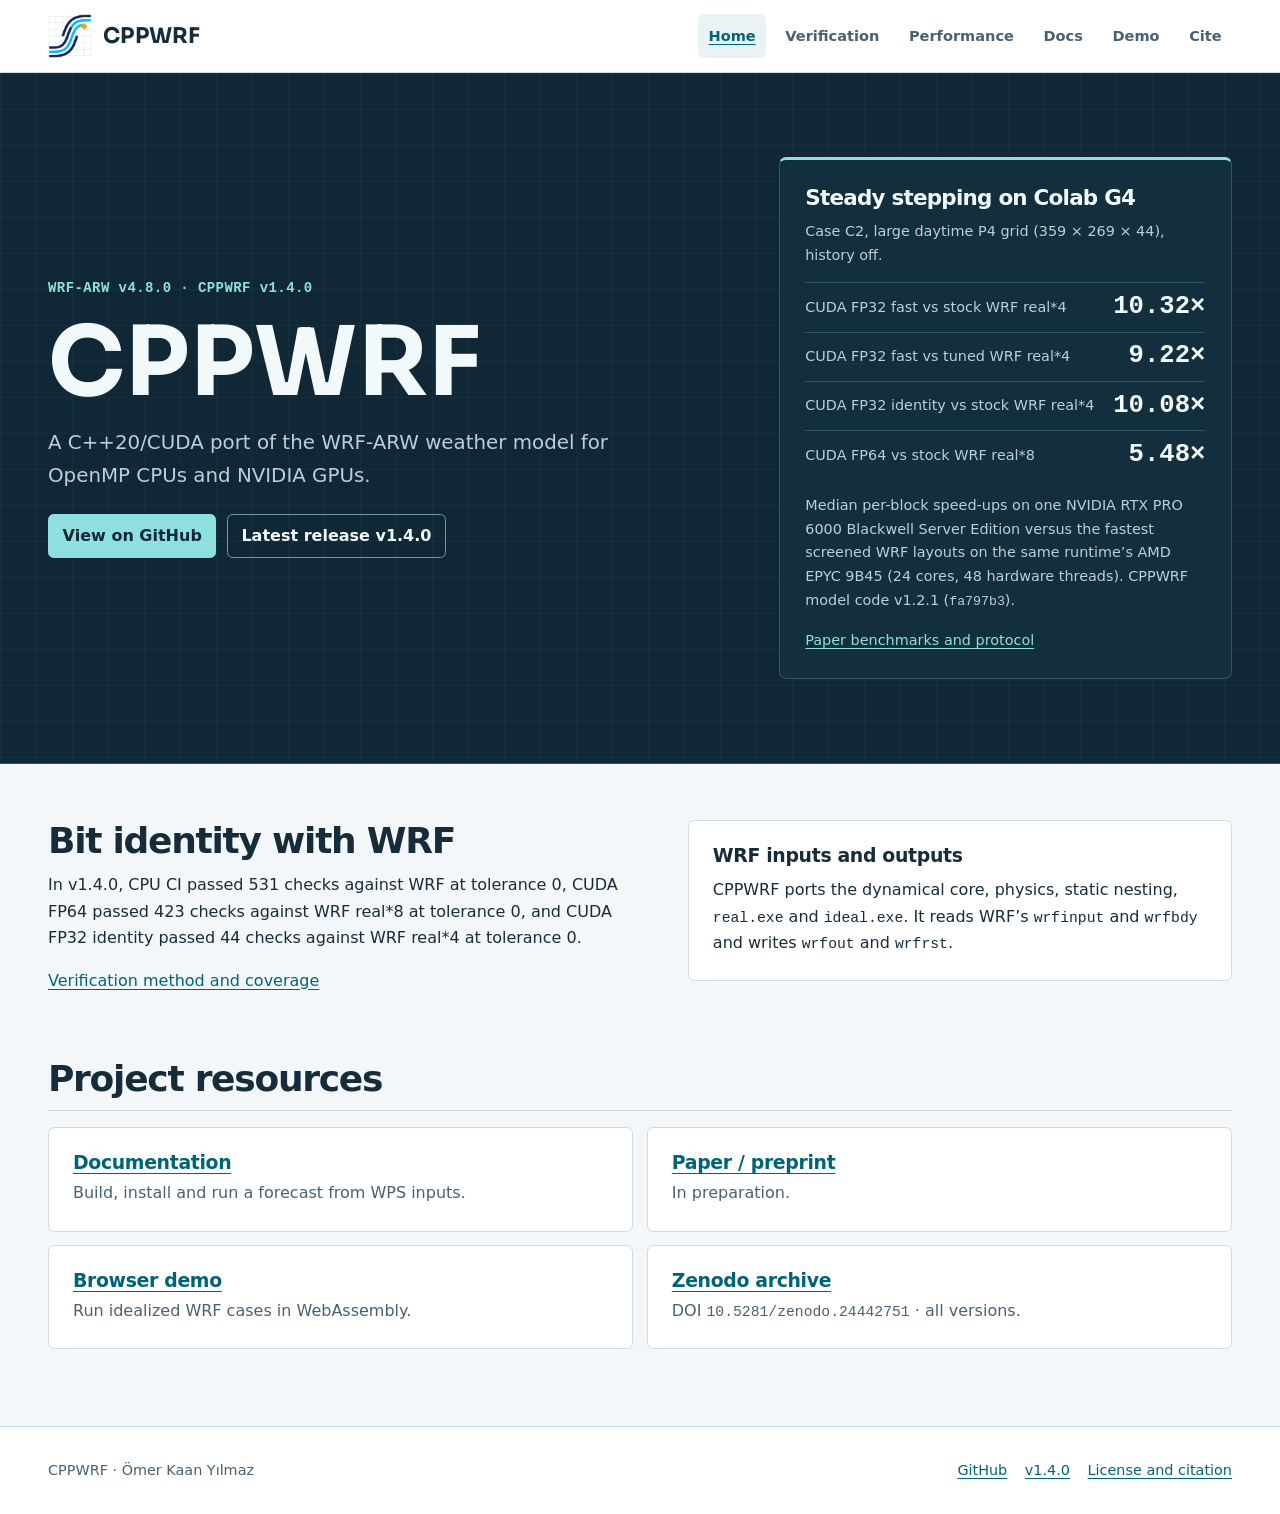
==== index.html @ e5a1f3fc "CPPWRF website: home, verification, performance, docs, demo, cite; logo and shrinking header" ====
<!doctype html>
<html lang="en">
<head>
  <meta charset="utf-8">
  <meta name="viewport" content="width=device-width, initial-scale=1">
  <meta name="description" content="CPPWRF is a C++20/CUDA port of WRF-ARW v4.8.0 for OpenMP CPUs and NVIDIA GPUs.">
  <title>CPPWRF | A C++20/CUDA port of WRF-ARW</title>
  <link rel="icon" type="image/png" href="assets/favicon.png">
  <link rel="stylesheet" href="styles.css">
</head>
<body>
<a class="skip" href="#main">Skip to content</a>
<header class="site-header">
  <div class="shell header-inner">
    <a class="brand" href="index.html"><picture><source srcset="assets/mark-dark.png" media="(prefers-color-scheme: dark)"><img class="brand-mark" src="assets/mark.png" alt="" width="44" height="44"></picture><span class="brand-word">CPPWRF</span></a>
    <nav aria-label="Main">
      <ul class="site-nav">
        <li><a href="index.html" aria-current="page">Home</a></li>
        <li><a href="verification.html">Verification</a></li>
        <li><a href="performance.html">Performance</a></li>
        <li><a href="docs.html">Docs</a></li>
        <li><a href="demo.html">Demo</a></li>
        <li><a href="cite.html">Cite</a></li>
      </ul>
    </nav>
  </div>
</header>
<main id="main" tabindex="-1">
  <section class="hero" aria-labelledby="project">
    <div class="shell hero-layout">
      <div>
        <p class="eyebrow">WRF-ARW v4.8.0 · CPPWRF v1.4.0</p>
        <h1 id="project">CPPWRF</h1>
        <p class="tagline">A C++20/CUDA port of the WRF-ARW weather model for OpenMP CPUs and NVIDIA GPUs.</p>
        <ul class="actions">
          <li><a class="button" href="https://github.com/Xassemblianist/CPPWRF">View on GitHub</a></li>
          <li><a class="button secondary" href="https://github.com/Xassemblianist/CPPWRF/releases/tag/v1.4.0">Latest release v1.4.0</a></li>
        </ul>
      </div>
      <section class="bench-panel" aria-labelledby="bench-head">
        <h2 id="bench-head">Steady stepping on Colab G4</h2>
        <p class="bench-note">Case C2, large daytime P4 grid (359 × 269 × 44), history off.</p>
        <dl class="bench-metrics">
          <div><dt>CUDA FP32 fast vs stock WRF real*4</dt><dd>10.32×</dd></div>
          <div><dt>CUDA FP32 fast vs tuned WRF real*4</dt><dd>9.22×</dd></div>
          <div><dt>CUDA FP32 identity vs stock WRF real*4</dt><dd>10.08×</dd></div>
          <div><dt>CUDA FP64 vs stock WRF real*8</dt><dd>5.48×</dd></div>
        </dl>
        <p class="bench-note">Median per-block speed-ups on one NVIDIA RTX PRO 6000 Blackwell Server Edition versus the fastest screened WRF layouts on the same runtime’s AMD EPYC 9B45 (24 cores, 48 hardware threads). CPPWRF model code v1.2.1 (<code>fa797b3</code>).</p>
        <p class="bench-note"><a href="performance.html">Paper benchmarks and protocol</a></p>
      </section>
    </div>
  </section>
  <div class="shell content home-content">
    <section class="section split" aria-labelledby="identity">
      <div>
        <h2 id="identity">Bit identity with WRF</h2>
        <p>In v1.4.0, CPU CI passed 531 checks against WRF at tolerance 0, CUDA FP64 passed 423 checks against WRF real*8 at tolerance 0, and CUDA FP32 identity passed 44 checks against WRF real*4 at tolerance 0.</p>
        <p><a href="verification.html">Verification method and coverage</a></p>
      </div>
      <div class="panel">
        <h3>WRF inputs and outputs</h3>
        <p>CPPWRF ports the dynamical core, physics, static nesting, <code>real.exe</code> and <code>ideal.exe</code>. It reads WRF’s <code>wrfinput</code> and <code>wrfbdy</code> and writes <code>wrfout</code> and <code>wrfrst</code>.</p>
      </div>
    </section>
    <section class="section" aria-labelledby="resources">
      <h2 class="section-title" id="resources">Project resources</h2>
      <div class="grid">
        <article class="resource"><h3><a href="docs.html">Documentation</a></h3><p>Build, install and run a forecast from WPS inputs.</p></article>
        <article class="resource"><h3><a href="performance.html#paper">Paper / preprint</a></h3><p>In preparation.</p></article>
        <article class="resource"><h3><a href="demo.html">Browser demo</a></h3><p>Run idealized WRF cases in WebAssembly.</p></article>
        <article class="resource"><h3><a href="https://doi.org/10.5281/zenodo.24442751">Zenodo archive</a></h3><p>DOI <code>10.5281/zenodo.24442751</code> · all versions.</p></article>
      </div>
    </section>
  </div>
</main>
<footer class="site-footer">
  <div class="shell footer-inner">
    <p>CPPWRF · Ömer Kaan Yılmaz</p>
    <nav aria-label="Project links">
      <ul class="footer-nav">
        <li><a href="https://github.com/Xassemblianist/CPPWRF">GitHub</a></li>
        <li><a href="https://github.com/Xassemblianist/CPPWRF/releases/tag/v1.4.0">v1.4.0</a></li>
        <li><a href="cite.html#license">License and citation</a></li>
      </ul>
    </nav>
  </div>
</footer>
<script src="assets/header.js" defer></script>
</body>
</html>
---- styles.css ----
:root {
  color-scheme: light dark;
  --bg: #f4f7f9;
  --surface: #fff;
  --tint: #eaf2f5;
  --ink: #172c3a;
  --muted: #496172;
  --rule: #cddbe2;
  --link: #006477;
  --link-hover: #004955;
  --focus: #007f9b;
  --hero: #102835;
  --hero-edge: #315460;
  --hero-ink: #f2f9fb;
  --hero-muted: #b9d0d9;
  --hero-accent: #8ee0e0;
  --mono: "IBM Plex Mono", ui-monospace, "Cascadia Code", Consolas, monospace;
  --sans: system-ui, -apple-system, BlinkMacSystemFont, "Segoe UI", sans-serif;
}

@media (prefers-color-scheme: dark) {
  :root {
    --bg: #0f1c26;
    --surface: #142633;
    --tint: #1b3342;
    --ink: #ecf4f8;
    --muted: #b0c5d0;
    --rule: #334e5c;
    --link: #8ee0e0;
    --link-hover: #b9f2f0;
    --focus: #8ee0e0;
    --hero: #0c202d;
    --hero-edge: #315460;
  }
}

* { box-sizing: border-box; }

body {
  margin: 0;
  background: var(--bg);
  color: var(--ink);
  font: 1rem/1.65 var(--sans);
  overflow-wrap: anywhere;
}

a { color: var(--link); text-underline-offset: .19em; }
a:hover { color: var(--link-hover); }
:focus-visible { outline: 3px solid var(--focus); outline-offset: 4px; }
img { display: block; max-width: 100%; height: auto; }
code, pre { font-family: var(--mono); }
code { font-size: .92em; }
p, ul, ol, dl, figure { margin: 0; }
p + p, p + ul, p + ol, p + pre, ul + p, figure + p { margin-top: 1rem; }
ul, ol { padding-inline-start: 1.35em; }
li + li { margin-top: .45em; }

.shell { width: calc(100% - 32px); max-width: 74rem; margin-inline: auto; }
.measure { max-width: 73ch; }

.skip {
  position: fixed;
  top: .75rem;
  left: 1rem;
  z-index: 2;
  padding: .5rem .8rem;
  transform: translateY(-200%);
  background: var(--surface);
}
.skip:focus { transform: translateY(0); }

.site-header, .site-footer { background: var(--surface); }
.site-header { border-bottom: 1px solid var(--rule); }
.site-footer { border-top: 1px solid var(--rule); }
.header-inner, .footer-inner {
  display: flex;
  align-items: center;
  justify-content: space-between;
  gap: .75rem 2rem;
  flex-wrap: wrap;
}
.header-inner { min-height: 4.5rem; padding-block: .65rem; }
.footer-inner { padding-block: 1.35rem; color: var(--muted); font-size: .9rem; }
.brand {
  display: inline-flex;
  min-height: 2.75rem;
  align-items: center;
  gap: .65rem;
  color: var(--ink);
  font-weight: 750;
  font-size: 1.15rem;
  text-decoration: none;
  letter-spacing: -.025em;
}
.brand svg { width: 2rem; height: 2rem; flex: none; }
.site-nav, .footer-nav, .actions, .jump-links {
  display: flex;
  flex-wrap: wrap;
  align-items: center;
  gap: .35rem .55rem;
  padding: 0;
  list-style: none;
}
.site-nav li, .footer-nav li, .actions li, .jump-links li { margin: 0; }
.site-nav a {
  display: inline-flex;
  align-items: center;
  min-height: 2.75rem;
  padding-inline: .65rem;
  border-radius: .35rem;
  color: var(--muted);
  font-size: .91rem;
  font-weight: 650;
  text-decoration: none;
}
.site-nav a:hover, .site-nav a[aria-current="page"] {
  color: var(--link);
  background: var(--tint);
}
.site-nav a[aria-current="page"] { text-decoration: underline; }
.footer-nav { column-gap: 1.1rem; }
.footer-nav a { display: inline-flex; align-items: center; min-height: 2.75rem; }

.hero {
  background-color: var(--hero);
  background-image:
    linear-gradient(90deg, #8ee0e00a 1px, transparent 1px),
    linear-gradient(#8ee0e00a 1px, transparent 1px);
  background-size: 36px 36px;
  color: var(--hero-ink);
  border-bottom: 1px solid var(--hero-edge);
  padding-block: clamp(2.6rem, 7vw, 5.25rem);
}
.hero-layout {
  display: grid;
  grid-template-columns: minmax(0, 1.25fr) minmax(0, .85fr);
  gap: clamp(1.8rem, 5vw, 4rem);
  align-items: center;
}
.hero p { color: var(--hero-muted); }
.hero .tagline { font-size: clamp(1.04rem, 2vw, 1.24rem); max-width: 48ch; }
.hero a { color: var(--hero-accent); }
.hero :focus-visible { outline-color: var(--hero-accent); }

.eyebrow {
  color: var(--link);
  font: 600 .875rem/1.45 var(--mono);
  letter-spacing: .03em;
}
.hero .eyebrow { color: var(--hero-accent); }
h1, h2, h3 { margin: 0; line-height: 1.14; letter-spacing: -.035em; }
h1 { font-size: clamp(2.45rem, 7vw, 4.1rem); }
.hero h1 { font-size: clamp(3.1rem, 9vw, 6rem); }
h2 { font-size: clamp(1.6rem, 4.1vw, 2.25rem); }
h3 { font-size: 1.18rem; letter-spacing: -.018em; }
h1 + p, h2 + p, h3 + p { margin-top: .65rem; }
.eyebrow + h1, .eyebrow + h2 { margin-top: .6rem; }

.actions { gap: .65rem; margin-top: 1.35rem; }
.button {
  display: inline-flex;
  min-height: 2.75rem;
  align-items: center;
  padding: .45rem .85rem;
  border: 1px solid var(--link);
  border-radius: .35rem;
  background: var(--link);
  color: var(--surface);
  font-weight: 700;
  text-decoration: none;
}
.button:hover { color: var(--surface); background: var(--link-hover); }
.button.secondary { background: transparent; color: var(--link); }
.button.secondary:hover { background: var(--tint); }
.hero a.button { color: #102835; background: var(--hero-accent); border-color: var(--hero-accent); }
.hero a.button:hover { background: #cff6f3; border-color: #cff6f3; }
.hero a.button.secondary { color: var(--hero-ink); background: transparent; border-color: #6e9aa4; }
.hero a.button.secondary:hover { background: #203f4d; }

.bench-panel {
  min-width: 0;
  padding: clamp(1rem, 3vw, 1.6rem);
  background: #132f3d;
  border: 1px solid var(--hero-edge);
  border-top: 3px solid var(--hero-accent);
  border-radius: .45rem;
}
.bench-panel h2 { font-size: 1.34rem; }
.bench-panel .bench-note { font-size: .9rem; }
.bench-metrics { margin-block: .9rem; }
.bench-metrics div {
  display: grid;
  grid-template-columns: minmax(0, 1fr) auto;
  gap: .75rem;
  align-items: center;
  padding-block: .55rem;
  border-block-start: 1px solid var(--hero-edge);
}
.bench-metrics dt { font-size: .9rem; color: var(--hero-muted); }
.bench-metrics dd { margin: 0; font: 650 clamp(1.2rem, 3vw, 1.6rem)/1.2 var(--mono); color: var(--hero-ink); }

.page-head { padding-block: clamp(2.1rem, 5vw, 3.7rem) clamp(1.6rem, 4vw, 3rem); }
.page-head > p { color: var(--muted); font-size: 1.09rem; }
.content { padding-bottom: clamp(2.35rem, 6vw, 4.8rem); }
.home-content { padding-top: clamp(2rem, 5vw, 3.5rem); }
.section + .section { margin-top: clamp(2.25rem, 5vw, 4rem); }
.section h2 { margin-bottom: .7rem; }
.section h3 + ul, .section p + .actions { margin-top: .7rem; }
.panel, .method-card, .resource, .paper-figure, .disclosure {
  background: var(--surface);
  border: 1px solid var(--rule);
  border-radius: .4rem;
}
.panel, .method-card, .resource { padding: clamp(.95rem, 2.5vw, 1.5rem); }
.panel + .panel { margin-top: 1.2rem; }
.grid { display: grid; gap: .85rem; grid-template-columns: repeat(2, minmax(0, 1fr)); }
.grid.three { grid-template-columns: repeat(3, minmax(0, 1fr)); }
.grid > *, .split > * { min-width: 0; }
.split {
  display: grid;
  grid-template-columns: minmax(0, 1.05fr) minmax(0, .95fr);
  gap: clamp(1.25rem, 3vw, 2.5rem);
  align-items: start;
}
.resource p, .method-card p, .small { color: var(--muted); }
.resource h3 a { text-decoration-thickness: 1px; }
.resource p { margin-top: .4rem; }
.section-title { padding-bottom: .7rem; border-bottom: 1px solid var(--rule); }
.section-title + .grid, .section-title + .split, .section-title + .panel { margin-top: 1rem; }

.jump-links { margin-top: 1.1rem; }
.jump-links a {
  display: inline-flex;
  min-height: 2.75rem;
  align-items: center;
  padding: .25rem .68rem;
  background: var(--surface);
  border: 1px solid var(--rule);
  border-radius: .3rem;
  font-size: .89rem;
  font-weight: 650;
}
.section[id] { scroll-margin-top: 1rem; }

.table-box {
  margin-top: .9rem;
  border: 1px solid var(--rule);
  border-radius: .4rem;
  background: var(--surface);
}
table {
  width: 100%;
  border-collapse: collapse;
  table-layout: fixed;
  font-size: .9rem;
  font-variant-numeric: tabular-nums;
  line-height: 1.4;
}
caption { padding: .8rem .85rem; text-align: left; font-weight: 700; }
thead { background: var(--tint); }
th, td { padding: .63rem .75rem; border-top: 1px solid var(--rule); text-align: left; vertical-align: top; }
th { font-weight: 700; }
td span { display: inline-block; }
td .cell-label { display: none; }
.num { text-align: right; }
.matrix th:first-child { width: 7%; }
.matrix td .ratio { display: block; color: var(--link); font-weight: 650; }
.history .model { width: 27%; }
.case-table .configuration { width: 38%; }
.identity-table .comparison { width: 55%; }
.fit-note { margin-top: .75rem; font-size: .9rem; color: var(--muted); }

.disclosure { margin-top: .85rem; }
.disclosure summary { padding: .85rem 1rem; cursor: pointer; font-weight: 700; color: var(--link); }
.disclosure[open] summary { border-bottom: 1px solid var(--rule); }
.disclosure-body { padding: 1rem; }
.disclosure-body .table-box:first-child { margin-top: 0; }
.paper-figure { margin-top: .95rem; overflow: clip; }
.paper-figure img { width: 100%; }
.paper-figure figcaption { padding: .75rem .9rem; border-top: 1px solid var(--rule); color: var(--muted); font-size: .9rem; }
.figure-content { max-width: 52rem; margin-inline: auto; }
.figure-content h3 { margin-top: 1.25rem; }

pre {
  margin: 0;
  padding: .9rem 1rem;
  border: 1px solid var(--rule);
  border-radius: .4rem;
  background: var(--tint);
  font-size: .9rem;
  line-height: 1.55;
  white-space: pre-wrap;
  overflow-wrap: anywhere;
  tab-size: 2;
}
pre code { font-size: inherit; }
.step-list { padding-left: 1.35em; }
.step-list li + li { margin-top: .7rem; }
.link-list { columns: 2; column-gap: 1.7rem; }
.link-list li { break-inside: avoid; }

@media (max-width: 50rem) {
  .hero-layout, .split { grid-template-columns: minmax(0, 1fr); }
  .grid.three { grid-template-columns: repeat(2, minmax(0, 1fr)); }
  table, tbody, tr, th, td { display: block; }
  thead {
    position: absolute;
    width: 1px;
    height: 1px;
    overflow: hidden;
    clip-path: inset(50%);
    white-space: nowrap;
  }
  tbody tr { padding: .3rem .8rem .55rem; border-top: 1px solid var(--rule); }
  tbody tr:nth-child(odd) { background: var(--tint); }
  tbody tr:last-child { border-radius: 0 0 .35rem .35rem; }
  tbody td, tbody th { border-top: 0; padding: .33rem 0; }
  tbody th, .matrix tbody th:first-child { width: auto; font-size: 1rem; }
  tbody td, tbody td.num {
    display: grid;
    grid-template-columns: minmax(0, 1fr) minmax(0, 1.1fr);
    gap: .45rem;
    text-align: right;
  }
  td .cell-label { display: block; color: var(--muted); text-align: left; }
  caption { display: block; }
  .matrix td .ratio { display: inline; }
}

@media (max-width: 36rem) {
  .header-inner { gap: .2rem; padding-block: .45rem; }
  .site-nav { gap: .15rem .25rem; }
  .site-nav a { padding-inline: .5rem; }
  .grid, .grid.three { grid-template-columns: minmax(0, 1fr); }
  .link-list { columns: 1; }
}

@media (max-width: 28rem) {
  .header-inner nav { width: 100%; }
  .site-nav { display: grid; grid-template-columns: repeat(3, minmax(0, 1fr)); }
  .site-nav a { justify-content: center; width: 100%; padding-inline: .3rem; }
}

/* brand: the mark and the word in Sora Bold; the header shrinks after scrolling (assets/header.js) */
@font-face { font-family: "Sora"; src: url("assets/fonts/Sora.ttf") format("truetype"); font-weight: 100 800; font-display: swap; }
.site-header { position: sticky; top: 0; z-index: 10; transition: box-shadow .25s ease; }
.header-inner { transition: min-height .25s ease, padding .25s ease; }
.brand { gap: .7rem; }
.brand-mark { width: 2.75rem; height: 2.75rem; display: block; transition: width .25s ease, height .25s ease; }
.brand-word { font-family: "Sora", system-ui, sans-serif; font-weight: 700; font-size: 1.35rem; letter-spacing: .01em;
  display: inline-block; overflow: hidden; white-space: nowrap; max-width: 8em;
  transition: max-width .3s ease, opacity .2s ease, font-size .25s ease; }
.site-header.compact { box-shadow: 0 1px 10px rgba(0,0,0,.08); }
.site-header.compact .header-inner { min-height: 3.25rem; padding-block: .3rem; }
.site-header.compact .brand-mark { width: 2rem; height: 2rem; }
.site-header.compact .brand-word { max-width: 0; opacity: 0; }
@media (prefers-reduced-motion: reduce) {
  .site-header, .header-inner, .brand-mark, .brand-word { transition: none; }
}
.hero h1 { font-family: "Sora", system-ui, sans-serif; font-weight: 700; letter-spacing: .005em; }
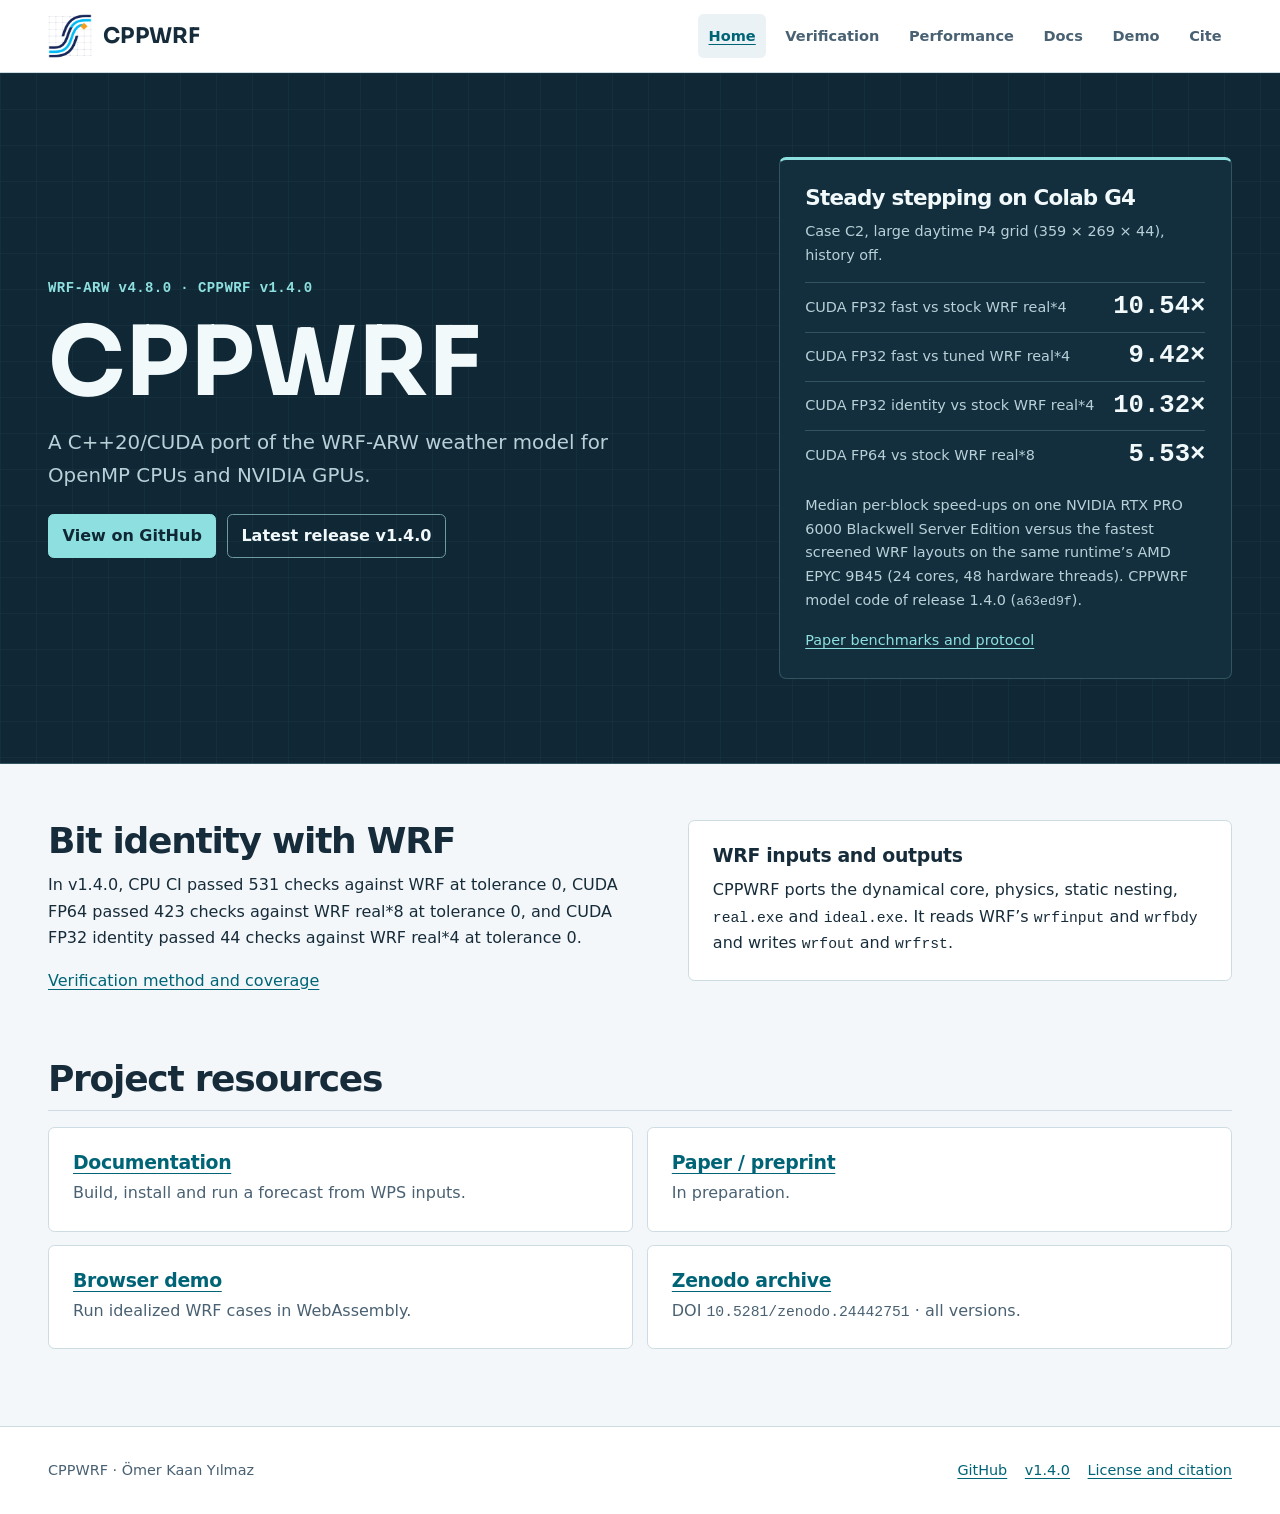
==== commit c5cbf4ad: "Performance: the 1.4.0 benchmark (model code a63ed9f, Colab G4, 2026-11-23/24); home page figures" ====
--- a/index.html
+++ b/index.html
@@ -41,12 +41,12 @@
         <h2 id="bench-head">Steady stepping on Colab G4</h2>
         <p class="bench-note">Case C2, large daytime P4 grid (359 × 269 × 44), history off.</p>
         <dl class="bench-metrics">
-          <div><dt>CUDA FP32 fast vs stock WRF real*4</dt><dd>10.32×</dd></div>
-          <div><dt>CUDA FP32 fast vs tuned WRF real*4</dt><dd>9.22×</dd></div>
-          <div><dt>CUDA FP32 identity vs stock WRF real*4</dt><dd>10.08×</dd></div>
-          <div><dt>CUDA FP64 vs stock WRF real*8</dt><dd>5.48×</dd></div>
+          <div><dt>CUDA FP32 fast vs stock WRF real*4</dt><dd>10.54×</dd></div>
+          <div><dt>CUDA FP32 fast vs tuned WRF real*4</dt><dd>9.42×</dd></div>
+          <div><dt>CUDA FP32 identity vs stock WRF real*4</dt><dd>10.32×</dd></div>
+          <div><dt>CUDA FP64 vs stock WRF real*8</dt><dd>5.53×</dd></div>
         </dl>
-        <p class="bench-note">Median per-block speed-ups on one NVIDIA RTX PRO 6000 Blackwell Server Edition versus the fastest screened WRF layouts on the same runtime’s AMD EPYC 9B45 (24 cores, 48 hardware threads). CPPWRF model code v1.2.1 (<code>fa797b3</code>).</p>
+        <p class="bench-note">Median per-block speed-ups on one NVIDIA RTX PRO 6000 Blackwell Server Edition versus the fastest screened WRF layouts on the same runtime’s AMD EPYC 9B45 (24 cores, 48 hardware threads). CPPWRF model code of release 1.4.0 (<code>a63ed9f</code>).</p>
         <p class="bench-note"><a href="performance.html">Paper benchmarks and protocol</a></p>
       </section>
     </div>
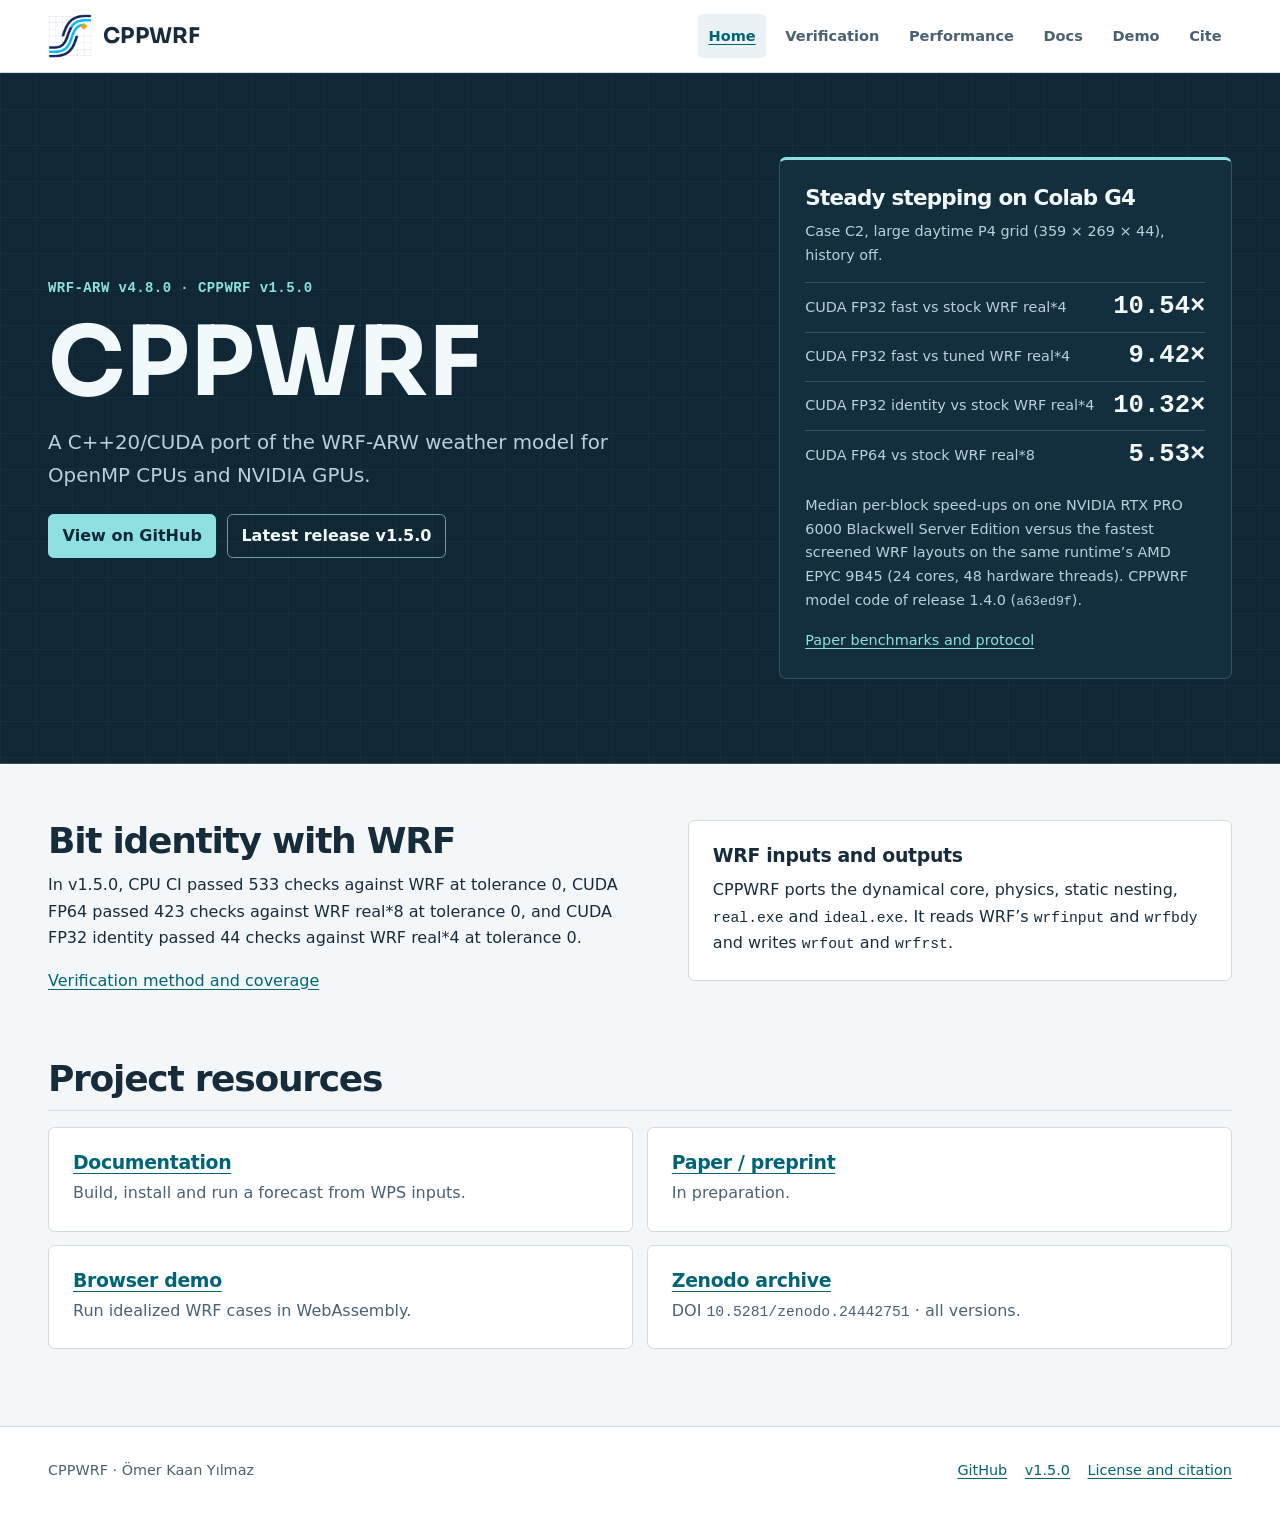
==== commit d195f013: "Release 1.5.0: version, verification counts and MPI scope" ====
--- a/index.html
+++ b/index.html
@@ -29,12 +29,12 @@
   <section class="hero" aria-labelledby="project">
     <div class="shell hero-layout">
       <div>
-        <p class="eyebrow">WRF-ARW v4.8.0 · CPPWRF v1.4.0</p>
+        <p class="eyebrow">WRF-ARW v4.8.0 · CPPWRF v1.5.0</p>
         <h1 id="project">CPPWRF</h1>
         <p class="tagline">A C++20/CUDA port of the WRF-ARW weather model for OpenMP CPUs and NVIDIA GPUs.</p>
         <ul class="actions">
           <li><a class="button" href="https://github.com/Xassemblianist/CPPWRF">View on GitHub</a></li>
-          <li><a class="button secondary" href="https://github.com/Xassemblianist/CPPWRF/releases/tag/v1.4.0">Latest release v1.4.0</a></li>
+          <li><a class="button secondary" href="https://github.com/Xassemblianist/CPPWRF/releases/tag/v1.5.0">Latest release v1.5.0</a></li>
         </ul>
       </div>
       <section class="bench-panel" aria-labelledby="bench-head">
@@ -55,7 +55,7 @@
     <section class="section split" aria-labelledby="identity">
       <div>
         <h2 id="identity">Bit identity with WRF</h2>
-        <p>In v1.4.0, CPU CI passed 531 checks against WRF at tolerance 0, CUDA FP64 passed 423 checks against WRF real*8 at tolerance 0, and CUDA FP32 identity passed 44 checks against WRF real*4 at tolerance 0.</p>
+        <p>In v1.5.0, CPU CI passed 533 checks against WRF at tolerance 0, CUDA FP64 passed 423 checks against WRF real*8 at tolerance 0, and CUDA FP32 identity passed 44 checks against WRF real*4 at tolerance 0.</p>
         <p><a href="verification.html">Verification method and coverage</a></p>
       </div>
       <div class="panel">
@@ -80,7 +80,7 @@
     <nav aria-label="Project links">
       <ul class="footer-nav">
         <li><a href="https://github.com/Xassemblianist/CPPWRF">GitHub</a></li>
-        <li><a href="https://github.com/Xassemblianist/CPPWRF/releases/tag/v1.4.0">v1.4.0</a></li>
+        <li><a href="https://github.com/Xassemblianist/CPPWRF/releases/tag/v1.5.0">v1.5.0</a></li>
         <li><a href="cite.html#license">License and citation</a></li>
       </ul>
     </nav>
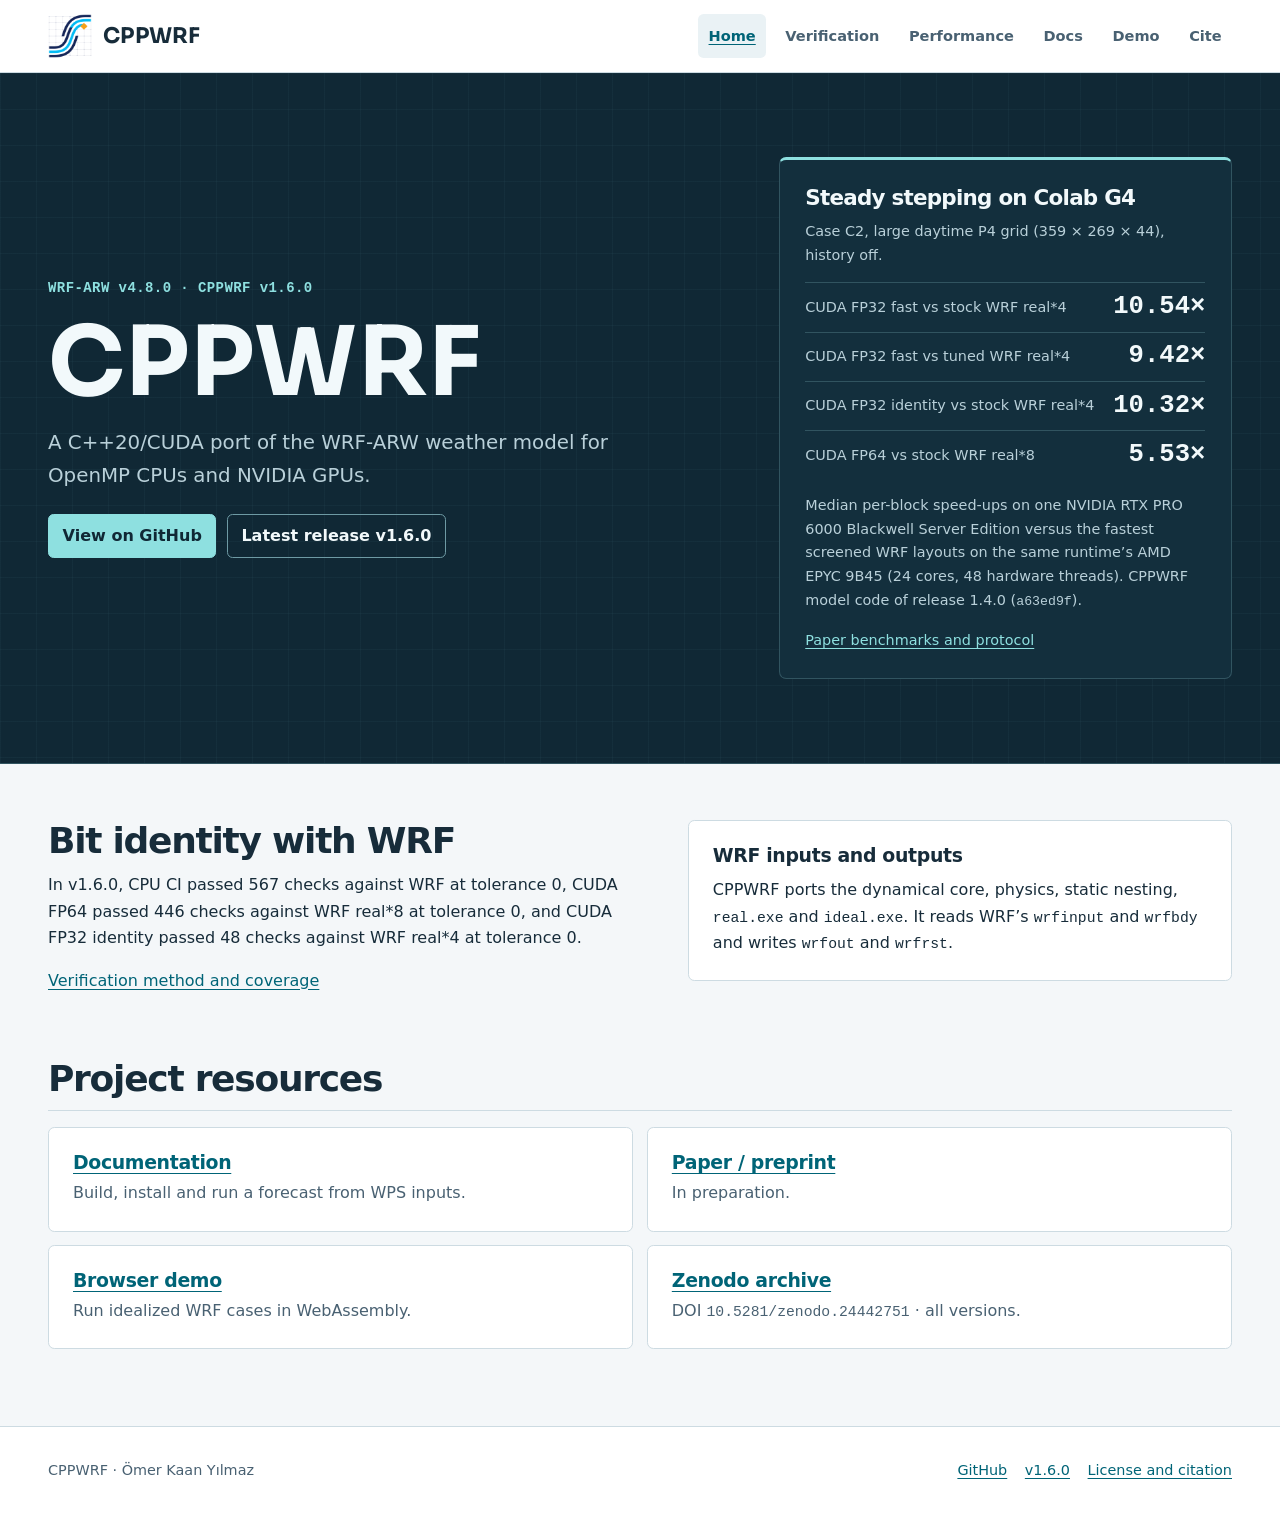
==== commit efce32d1: "Site: v1.6.0, its Zenodo DOI and verification counts" ====
--- a/index.html
+++ b/index.html
@@ -29,12 +29,12 @@
   <section class="hero" aria-labelledby="project">
     <div class="shell hero-layout">
       <div>
-        <p class="eyebrow">WRF-ARW v4.8.0 · CPPWRF v1.5.0</p>
+        <p class="eyebrow">WRF-ARW v4.8.0 · CPPWRF v1.6.0</p>
         <h1 id="project">CPPWRF</h1>
         <p class="tagline">A C++20/CUDA port of the WRF-ARW weather model for OpenMP CPUs and NVIDIA GPUs.</p>
         <ul class="actions">
           <li><a class="button" href="https://github.com/Xassemblianist/CPPWRF">View on GitHub</a></li>
-          <li><a class="button secondary" href="https://github.com/Xassemblianist/CPPWRF/releases/tag/v1.5.0">Latest release v1.5.0</a></li>
+          <li><a class="button secondary" href="https://github.com/Xassemblianist/CPPWRF/releases/tag/v1.6.0">Latest release v1.6.0</a></li>
         </ul>
       </div>
       <section class="bench-panel" aria-labelledby="bench-head">
@@ -55,7 +55,7 @@
     <section class="section split" aria-labelledby="identity">
       <div>
         <h2 id="identity">Bit identity with WRF</h2>
-        <p>In v1.5.0, CPU CI passed 533 checks against WRF at tolerance 0, CUDA FP64 passed 423 checks against WRF real*8 at tolerance 0, and CUDA FP32 identity passed 44 checks against WRF real*4 at tolerance 0.</p>
+        <p>In v1.6.0, CPU CI passed 567 checks against WRF at tolerance 0, CUDA FP64 passed 446 checks against WRF real*8 at tolerance 0, and CUDA FP32 identity passed 48 checks against WRF real*4 at tolerance 0.</p>
         <p><a href="verification.html">Verification method and coverage</a></p>
       </div>
       <div class="panel">
@@ -80,7 +80,7 @@
     <nav aria-label="Project links">
       <ul class="footer-nav">
         <li><a href="https://github.com/Xassemblianist/CPPWRF">GitHub</a></li>
-        <li><a href="https://github.com/Xassemblianist/CPPWRF/releases/tag/v1.5.0">v1.5.0</a></li>
+        <li><a href="https://github.com/Xassemblianist/CPPWRF/releases/tag/v1.6.0">v1.6.0</a></li>
         <li><a href="cite.html#license">License and citation</a></li>
       </ul>
     </nav>
